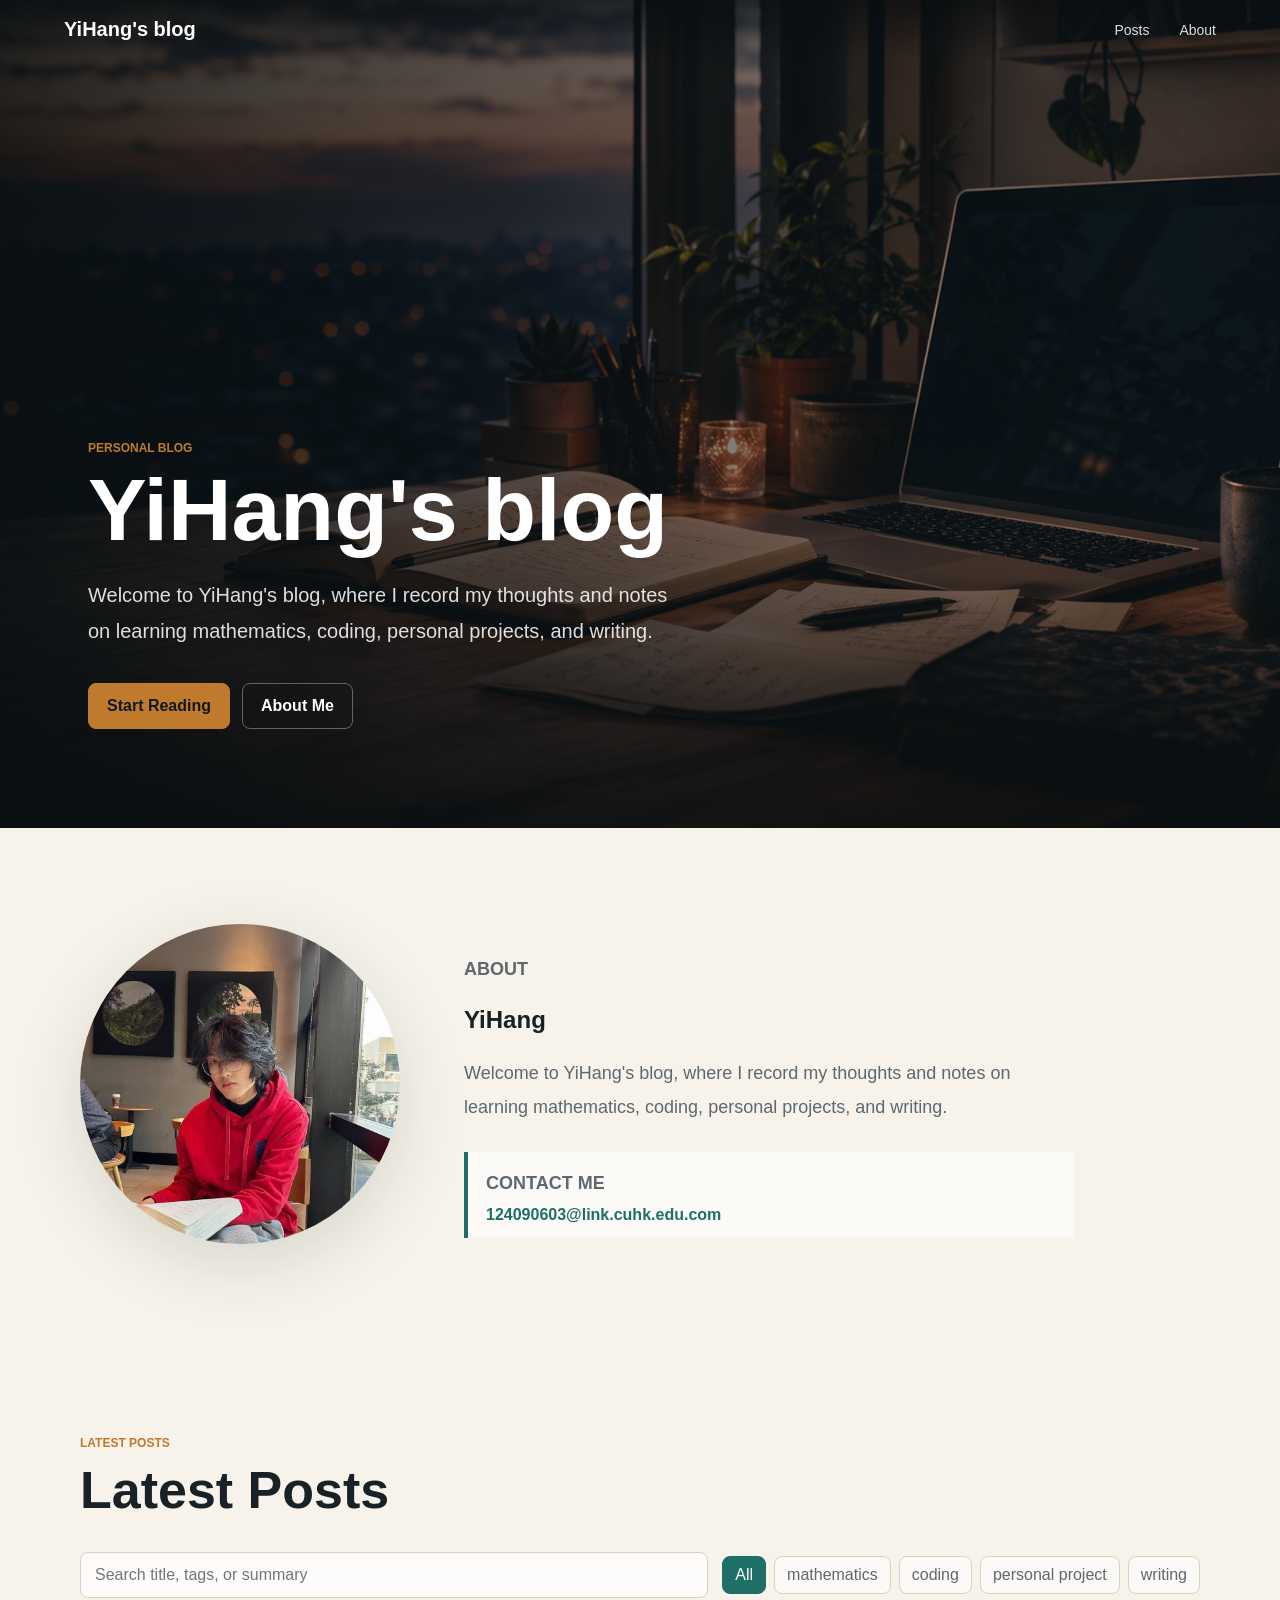
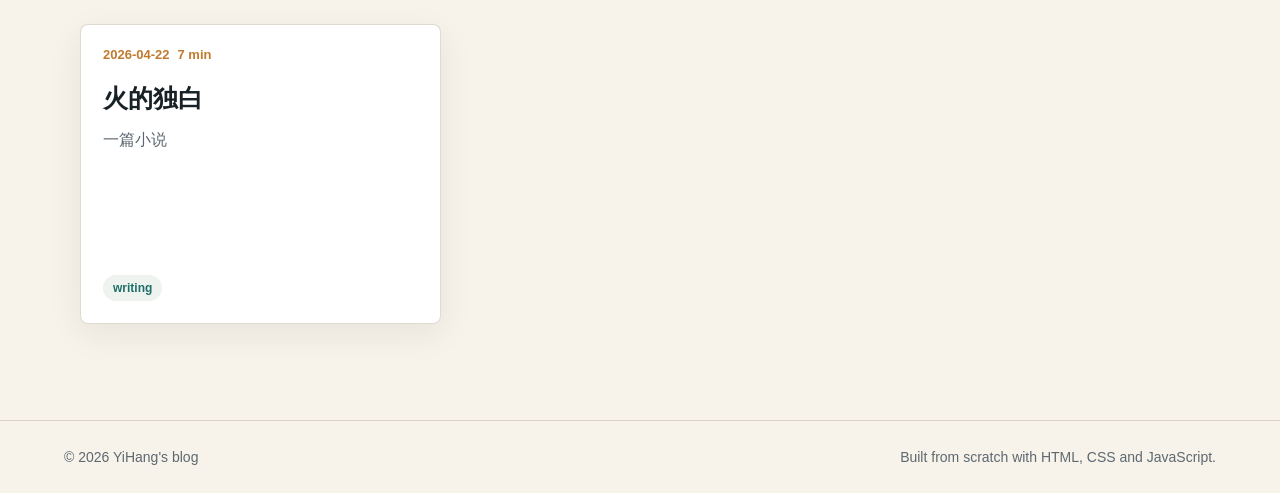
==== index.html @ ff976e0c "Add files via upload" ====
<!doctype html>
<html lang="en">
  <head>
    <meta charset="utf-8">
    <meta name="viewport" content="width=device-width, initial-scale=1">
    <title>YiHang's blog | Personal Blog</title>
    <meta name="description" content="Welcome to YiHang's blog, where I record my thoughts and notes on learning mathematics, coding, personal projects, and writing.">
    <link rel="stylesheet" href="styles.css">
  </head>
  <body>
    <header class="site-header">
      <a class="brand" href="#home" aria-label="Back to home">YiHang's blog</a>
      <nav class="nav" aria-label="Main navigation">
        <a href="#posts">Posts</a>
        <a href="#about">About</a>
      </nav>
    </header>

    <main id="home">
      <section class="hero" aria-label="Personal blog introduction">
        <img class="hero-image" src="assets/hero-workspace.png" alt="A writing desk by a window at dusk">
        <div class="hero-overlay"></div>
        <div class="hero-content">
          <p class="eyebrow">Personal Blog</p>
          <h1>YiHang's blog</h1>
          <p class="hero-copy">
            Welcome to YiHang's blog, where I record my thoughts and notes on learning mathematics, coding, personal projects, and writing.
          </p>
          <div class="hero-actions">
            <a class="button primary" href="#posts">Start Reading</a>
            <a class="button ghost" href="#about">About Me</a>
          </div>
        </div>
      </section>

      <section class="section intro-band" id="about">
        <figure class="profile-photo">
          <img src="assets/profile-yihang.jpg" alt="YiHang reading beside a window">
        </figure>
        <div class="about-copy">
          <p class="eyebrow">About</p>
          <h2>YiHang</h2>
          <p>
            Welcome to YiHang's blog, where I record my thoughts and notes on learning mathematics, coding, personal projects, and writing.
          </p>
          <div class="contact-card" aria-label="Contact me">
            <p class="contact-label">Contact me</p>
            <a href="mailto:124090603@link.cuhk.edu.com">124090603@link.cuhk.edu.com</a>
          </div>
        </div>
      </section>

      <section class="section posts-section" id="posts">
        <div class="section-heading">
          <p class="eyebrow">Latest Posts</p>
          <h2>Latest Posts</h2>
        </div>

        <div class="tools" aria-label="Post filtering tools">
          <label class="search">
            <span class="sr-only">Search posts</span>
            <input id="searchInput" type="search" placeholder="Search title, tags, or summary">
          </label>
          <div class="filters" id="tagFilters" aria-label="Filter by tag"></div>
        </div>

        <div class="post-grid" id="postGrid"></div>
      </section>

      <section class="section reader-section" id="reader" hidden>
        <button class="text-button" id="closeReader" type="button">← Back to posts</button>
        <article class="reader" id="readerContent"></article>
      </section>

    </main>

    <footer class="footer">
      <p>© 2026 YiHang's blog</p>
      <p>Built from scratch with HTML, CSS and JavaScript.</p>
    </footer>

    <script src="script.js"></script>
  </body>
</html>
---- styles.css ----
:root {
  color-scheme: light;
  --ink: #172126;
  --muted: #5d6870;
  --paper: #f7f3ea;
  --surface: #ffffff;
  --line: #d8d0c2;
  --teal: #1f6f69;
  --amber: #c07a2d;
  --clay: #9d5545;
  --shadow: 0 20px 70px rgba(23, 33, 38, 0.14);
}

* {
  box-sizing: border-box;
}

html {
  scroll-behavior: smooth;
}

body {
  margin: 0;
  background: var(--paper);
  color: var(--ink);
  font-family: "Segoe UI", "Microsoft YaHei", Arial, sans-serif;
  letter-spacing: 0;
}

a {
  color: inherit;
  text-decoration: none;
}

.site-header {
  position: fixed;
  top: 0;
  left: 0;
  z-index: 20;
  display: flex;
  width: 100%;
  align-items: center;
  justify-content: space-between;
  padding: 18px clamp(18px, 5vw, 64px);
  color: #fff;
  background: linear-gradient(to bottom, rgba(9, 14, 16, 0.72), rgba(9, 14, 16, 0));
}

.brand {
  font-size: 20px;
  font-weight: 750;
}

.nav {
  display: flex;
  gap: clamp(14px, 3vw, 30px);
  font-size: 14px;
}

.nav a {
  opacity: 0.86;
}

.nav a:hover {
  opacity: 1;
}

.hero {
  position: relative;
  min-height: 92vh;
  display: grid;
  align-items: end;
  overflow: hidden;
  background: #11191c;
}

.hero-image,
.hero-overlay {
  position: absolute;
  inset: 0;
  width: 100%;
  height: 100%;
}

.hero-image {
  object-fit: cover;
}

.hero-overlay {
  background:
    linear-gradient(90deg, rgba(9, 14, 16, 0.88) 0%, rgba(9, 14, 16, 0.62) 42%, rgba(9, 14, 16, 0.18) 100%),
    linear-gradient(0deg, rgba(9, 14, 16, 0.82) 0%, rgba(9, 14, 16, 0) 42%);
}

.hero-content {
  position: relative;
  z-index: 1;
  width: min(720px, calc(100% - 36px));
  margin: 0 0 clamp(56px, 11vh, 112px) clamp(18px, 7vw, 88px);
  color: #fff;
}

.eyebrow {
  margin: 0 0 12px;
  color: var(--amber);
  font-size: 12px;
  font-weight: 800;
  letter-spacing: 0;
  text-transform: uppercase;
}

h1,
h2,
h3,
p {
  overflow-wrap: anywhere;
}

h1 {
  margin: 0;
  max-width: 680px;
  font-size: clamp(42px, 8vw, 88px);
  line-height: 0.98;
  letter-spacing: 0;
}

.hero-copy {
  max-width: 580px;
  margin: 24px 0 0;
  color: rgba(255, 255, 255, 0.86);
  font-size: clamp(16px, 2.1vw, 20px);
  line-height: 1.8;
}

.hero-actions {
  display: flex;
  flex-wrap: wrap;
  gap: 12px;
  margin-top: 34px;
}

.button {
  display: inline-flex;
  min-height: 46px;
  align-items: center;
  justify-content: center;
  border: 1px solid rgba(255, 255, 255, 0.34);
  border-radius: 8px;
  padding: 0 18px;
  font-weight: 700;
}

.button.primary {
  border-color: var(--amber);
  background: var(--amber);
  color: #11191c;
}

.button.ghost {
  color: #fff;
  backdrop-filter: blur(8px);
}

.section {
  width: min(1120px, calc(100% - 36px));
  margin: 0 auto;
  padding: clamp(58px, 9vw, 96px) 0;
}

.intro-band {
  display: grid;
  grid-template-columns: minmax(220px, 320px) minmax(280px, 1fr);
  gap: clamp(28px, 5vw, 72px);
  align-items: center;
}

.profile-photo {
  margin: 0;
  width: min(320px, 72vw);
  justify-self: center;
}

.profile-photo img {
  display: block;
  width: 100%;
  aspect-ratio: 1;
  object-fit: cover;
  object-position: 46% 48%;
  border-radius: 50%;
  box-shadow: var(--shadow);
}

.about-copy {
  max-width: 610px;
}

.section-heading h2 {
  margin: 0;
  font-size: clamp(30px, 5vw, 52px);
  line-height: 1.08;
}

.about-copy p,
.notes-section p {
  margin: 0;
  color: var(--muted);
  font-size: 18px;
  line-height: 1.9;
}

.about-copy p {
  margin-top: 22px;
}

.contact-card {
  margin-top: 28px;
  border-left: 4px solid var(--teal);
  padding: 14px 18px;
  background: rgba(255, 255, 255, 0.62);
}

.contact-card p {
  margin: 0 0 6px;
}

.contact-label {
  color: var(--amber);
  font-size: 12px;
  font-weight: 800;
  text-transform: uppercase;
}

.contact-card a {
  color: var(--teal);
  font-weight: 800;
  overflow-wrap: anywhere;
}

.tools {
  display: flex;
  flex-wrap: wrap;
  gap: 14px;
  align-items: center;
  justify-content: space-between;
  margin: 34px 0 26px;
}

.search {
  flex: 1 1 270px;
}

.search input {
  width: 100%;
  min-height: 46px;
  border: 1px solid var(--line);
  border-radius: 8px;
  padding: 0 14px;
  background: rgba(255, 255, 255, 0.78);
  color: var(--ink);
  font: inherit;
}

.filters {
  display: flex;
  flex-wrap: wrap;
  gap: 8px;
}

.filter-button {
  min-height: 38px;
  border: 1px solid var(--line);
  border-radius: 8px;
  padding: 0 12px;
  background: rgba(255, 255, 255, 0.58);
  color: var(--muted);
  cursor: pointer;
  font: inherit;
}

.filter-button.active {
  border-color: var(--teal);
  background: var(--teal);
  color: #fff;
}

.post-grid {
  display: grid;
  grid-template-columns: repeat(3, minmax(0, 1fr));
  gap: 18px;
}

.post-card {
  display: flex;
  min-height: 300px;
  flex-direction: column;
  justify-content: space-between;
  border: 1px solid rgba(216, 208, 194, 0.78);
  border-radius: 8px;
  padding: 22px;
  background: var(--surface);
  box-shadow: 0 10px 35px rgba(23, 33, 38, 0.07);
  cursor: pointer;
  transition: transform 180ms ease, box-shadow 180ms ease;
}

.post-card:hover,
.post-card:focus-visible {
  transform: translateY(-4px);
  box-shadow: var(--shadow);
  outline: none;
}

.post-meta {
  display: flex;
  flex-wrap: wrap;
  gap: 8px;
  color: var(--amber);
  font-size: 13px;
  font-weight: 750;
}

.post-card h3 {
  margin: 22px 0 12px;
  font-size: 25px;
  line-height: 1.18;
}

.post-card p {
  margin: 0;
  color: var(--muted);
  line-height: 1.75;
}

.tag-row {
  display: flex;
  flex-wrap: wrap;
  gap: 8px;
  margin-top: 22px;
}

.tag {
  border-radius: 999px;
  padding: 6px 10px;
  background: #eef3ef;
  color: var(--teal);
  font-size: 12px;
  font-weight: 800;
}

.reader-section {
  padding-top: 20px;
}

.text-button {
  border: 0;
  padding: 0;
  background: transparent;
  color: var(--teal);
  cursor: pointer;
  font: inherit;
  font-weight: 800;
}

.reader {
  width: min(760px, 100%);
  margin-top: 28px;
}

.reader h2 {
  margin: 10px 0 18px;
  font-size: clamp(34px, 6vw, 58px);
  line-height: 1.06;
}

.reader .post-meta {
  color: var(--amber);
}

.reader p {
  color: #2e3a40;
  font-size: 18px;
  line-height: 1.95;
}

.post-image {
  width: min(520px, 100%);
  margin: 34px auto;
}

.post-image img {
  display: block;
  width: 100%;
  border-radius: 8px;
  box-shadow: var(--shadow);
}

.post-image figcaption {
  margin-top: 10px;
  color: var(--muted);
  font-size: 14px;
  line-height: 1.5;
}

.note-list {
  display: grid;
  grid-template-columns: repeat(3, minmax(0, 1fr));
  gap: 14px;
  margin-top: 30px;
}

.note-list p {
  border-left: 4px solid var(--clay);
  padding: 14px 18px;
  background: rgba(255, 255, 255, 0.58);
}

.empty {
  grid-column: 1 / -1;
  color: var(--muted);
  padding: 28px 0;
}

.footer {
  display: flex;
  flex-wrap: wrap;
  gap: 12px;
  justify-content: space-between;
  border-top: 1px solid var(--line);
  padding: 28px clamp(18px, 5vw, 64px);
  color: var(--muted);
  font-size: 14px;
}

.footer p {
  margin: 0;
}

.sr-only {
  position: absolute;
  width: 1px;
  height: 1px;
  padding: 0;
  overflow: hidden;
  clip: rect(0, 0, 0, 0);
  white-space: nowrap;
  border: 0;
}

@media (max-width: 820px) {
  .site-header {
    align-items: flex-start;
  }

  .hero {
    min-height: 88vh;
  }

  .hero-content {
    margin-left: 18px;
  }

  .intro-band,
  .post-grid,
  .note-list {
    grid-template-columns: 1fr;
  }

  .post-card {
    min-height: 240px;
  }
}

@media (max-width: 520px) {
  .site-header {
    padding: 14px 18px;
  }

  .brand {
    font-size: 18px;
  }

  .nav {
    gap: 12px;
  }

  .hero-overlay {
    background:
      linear-gradient(90deg, rgba(9, 14, 16, 0.92), rgba(9, 14, 16, 0.52)),
      linear-gradient(0deg, rgba(9, 14, 16, 0.88), rgba(9, 14, 16, 0.08));
  }

  .button {
    flex: 1 1 140px;
  }
}
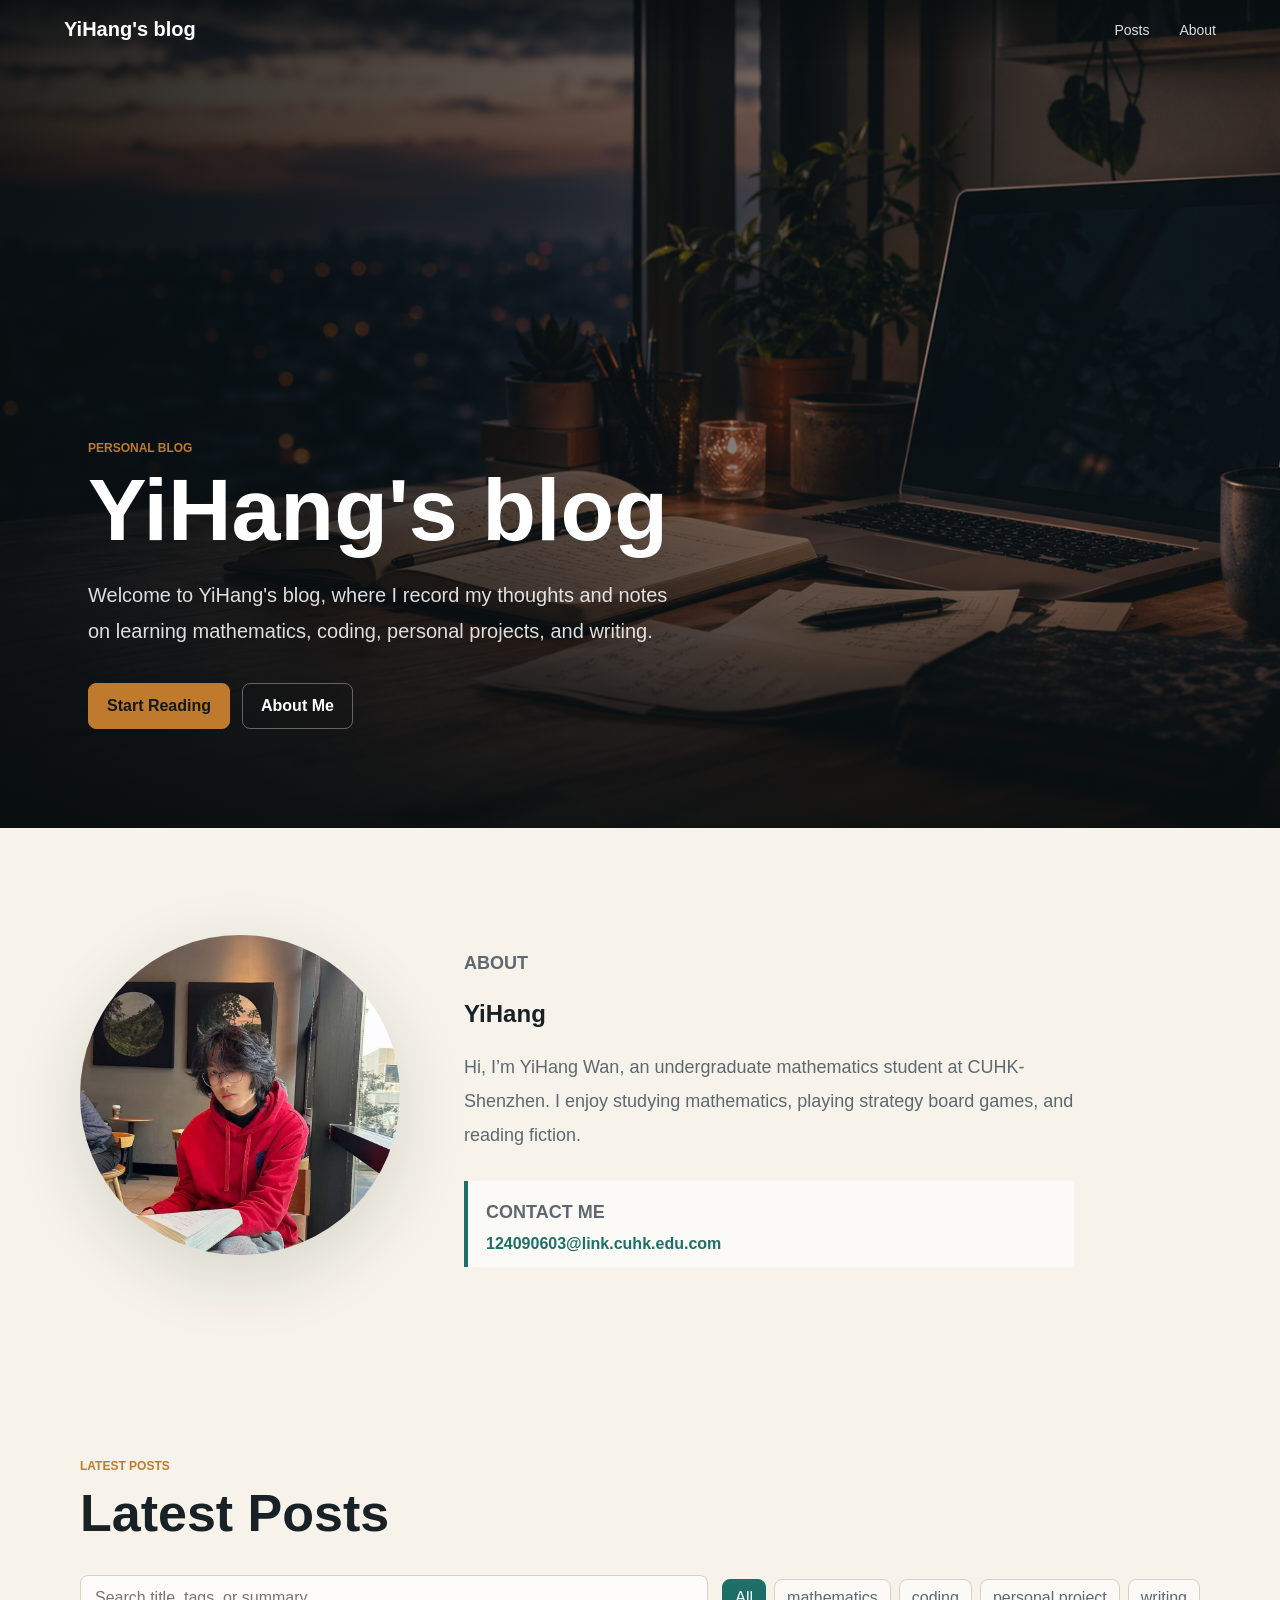
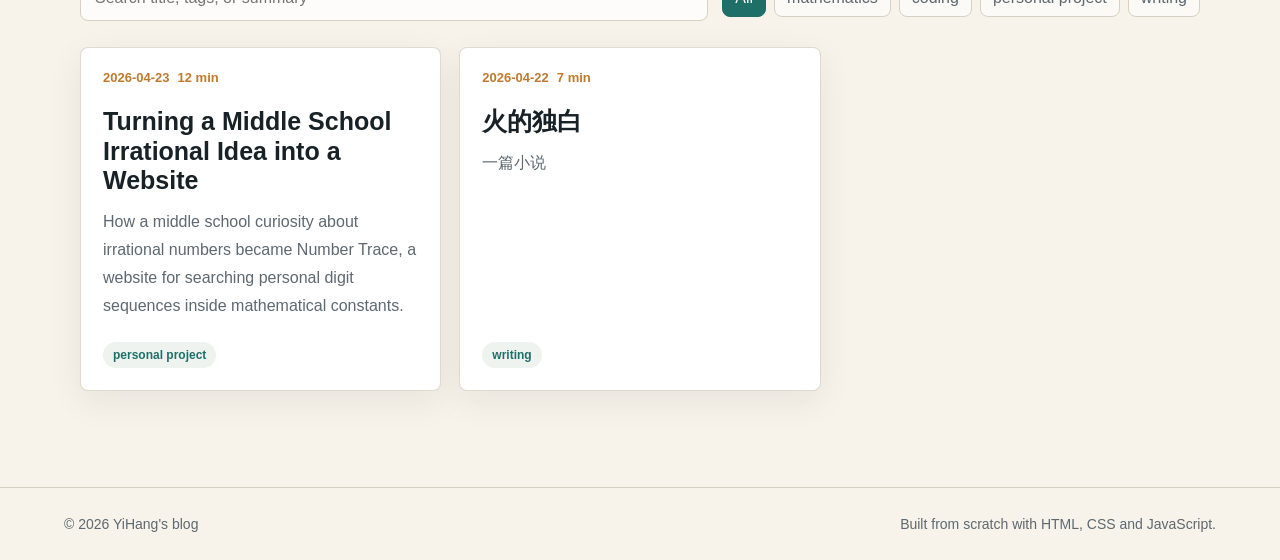
==== commit 4f4e782d: "Update about me copy" ====
--- a/index.html
+++ b/index.html
@@ -41,7 +41,7 @@
           <p class="eyebrow">About</p>
           <h2>YiHang</h2>
           <p>
-            Welcome to YiHang's blog, where I record my thoughts and notes on learning mathematics, coding, personal projects, and writing.
+            Hi, I’m YiHang Wan, an undergraduate mathematics student at CUHK-Shenzhen. I enjoy studying mathematics, playing strategy board games, and reading fiction.
           </p>
           <div class="contact-card" aria-label="Contact me">
             <p class="contact-label">Contact me</p>
--- a/styles.css
+++ b/styles.css
@@ -401,6 +401,30 @@
   line-height: 1.5;
 }
 
+.post-links {
+  display: flex;
+  flex-wrap: wrap;
+  gap: 10px;
+  margin: 24px 0 30px;
+}
+
+.post-links a {
+  display: inline-flex;
+  min-height: 42px;
+  align-items: center;
+  justify-content: center;
+  border: 1px solid var(--teal);
+  border-radius: 8px;
+  padding: 0 14px;
+  color: var(--teal);
+  font-weight: 800;
+}
+
+.post-links a:hover {
+  background: var(--teal);
+  color: #fff;
+}
+
 .note-list {
   display: grid;
   grid-template-columns: repeat(3, minmax(0, 1fr));
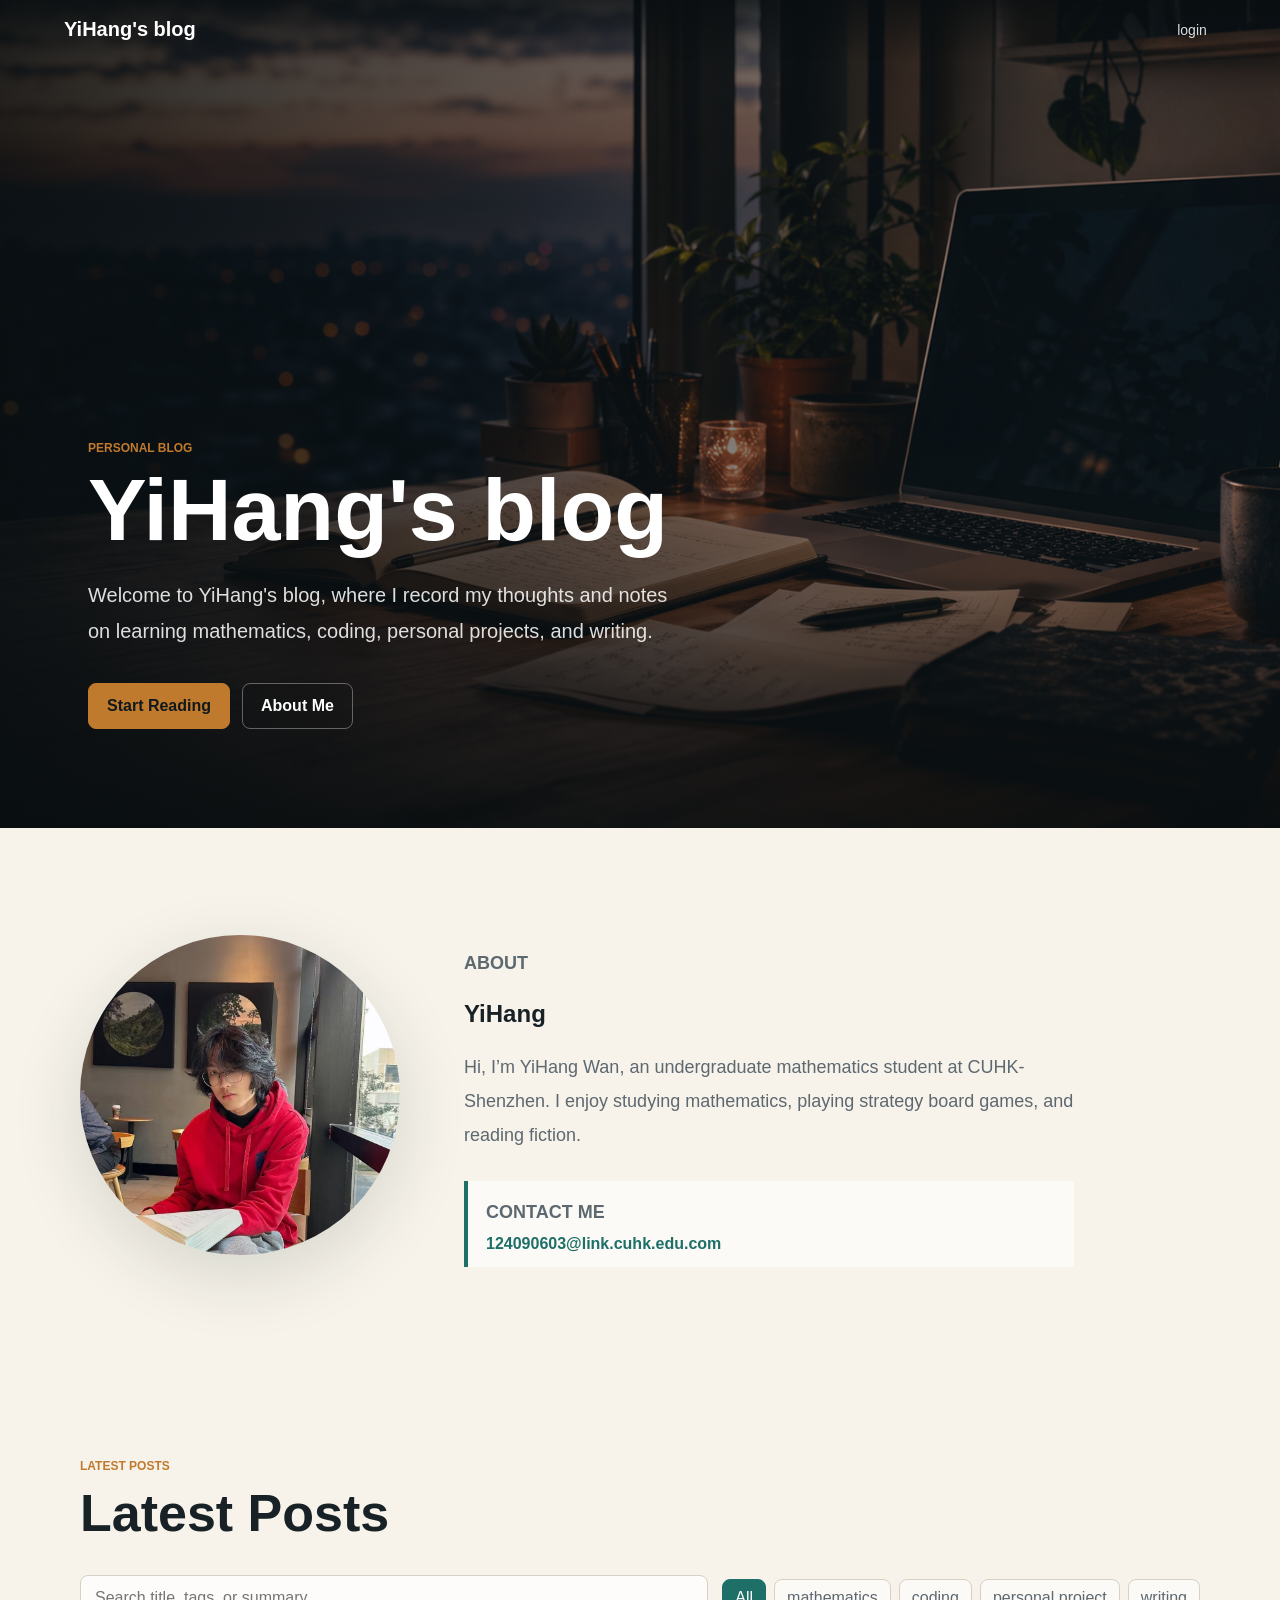
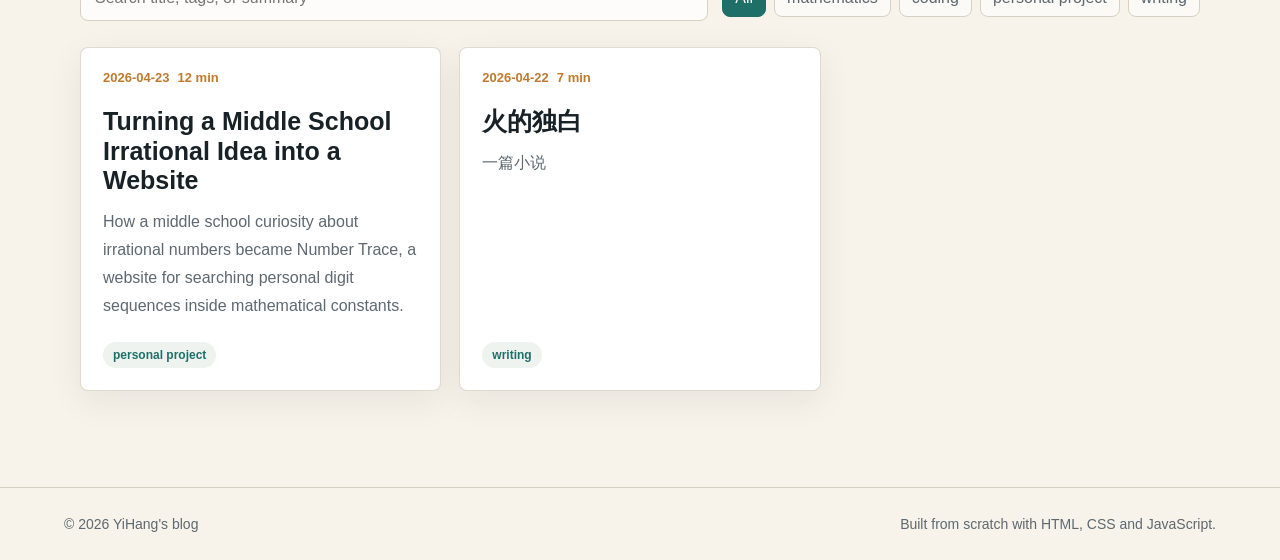
==== commit 4d48294b: "Add Mars landing photo menu" ====
--- a/index.html
+++ b/index.html
@@ -11,8 +11,7 @@
     <header class="site-header">
       <a class="brand" href="#home" aria-label="Back to home">YiHang's blog</a>
       <nav class="nav" aria-label="Main navigation">
-        <a href="#posts">Posts</a>
-        <a href="#about">About</a>
+        <button class="nav-login" id="marsLoginTrigger" type="button" aria-label="Mars landing access">login</button>
       </nav>
     </header>
 
@@ -79,6 +78,24 @@
       <p>Built from scratch with HTML, CSS and JavaScript.</p>
     </footer>
 
+    <script>
+      const marsLoginTrigger = document.querySelector("#marsLoginTrigger");
+      const marsLoginStates = ["login", "登录", "登陆"];
+      let marsLoginIndex = 0;
+
+      marsLoginTrigger.addEventListener("click", () => {
+        marsLoginIndex += 1;
+
+        if (marsLoginIndex >= marsLoginStates.length) {
+          window.location.href = "mars-landing.html";
+          return;
+        }
+
+        marsLoginTrigger.textContent = marsLoginStates[marsLoginIndex];
+        marsLoginTrigger.classList.add("nav-login-flash");
+        window.setTimeout(() => marsLoginTrigger.classList.remove("nav-login-flash"), 220);
+      });
+    </script>
     <script src="script.js"></script>
   </body>
 </html>
--- a/styles.css
+++ b/styles.css
@@ -53,16 +53,37 @@
 
 .nav {
   display: flex;
+  align-items: center;
   gap: clamp(14px, 3vw, 30px);
   font-size: 14px;
 }
 
-.nav a {
+.nav a,
+.nav-login {
   opacity: 0.86;
 }
 
-.nav a:hover {
+.nav a:hover,
+.nav-login:hover {
   opacity: 1;
+}
+
+.nav-login {
+  min-width: 48px;
+  border: 0;
+  padding: 0;
+  background: transparent;
+  color: inherit;
+  cursor: pointer;
+  font: inherit;
+  letter-spacing: 0;
+  text-align: center;
+  transition: opacity 160ms ease, transform 160ms ease, color 160ms ease;
+}
+
+.nav-login-flash {
+  color: var(--amber);
+  transform: translateY(-1px);
 }
 
 .hero {
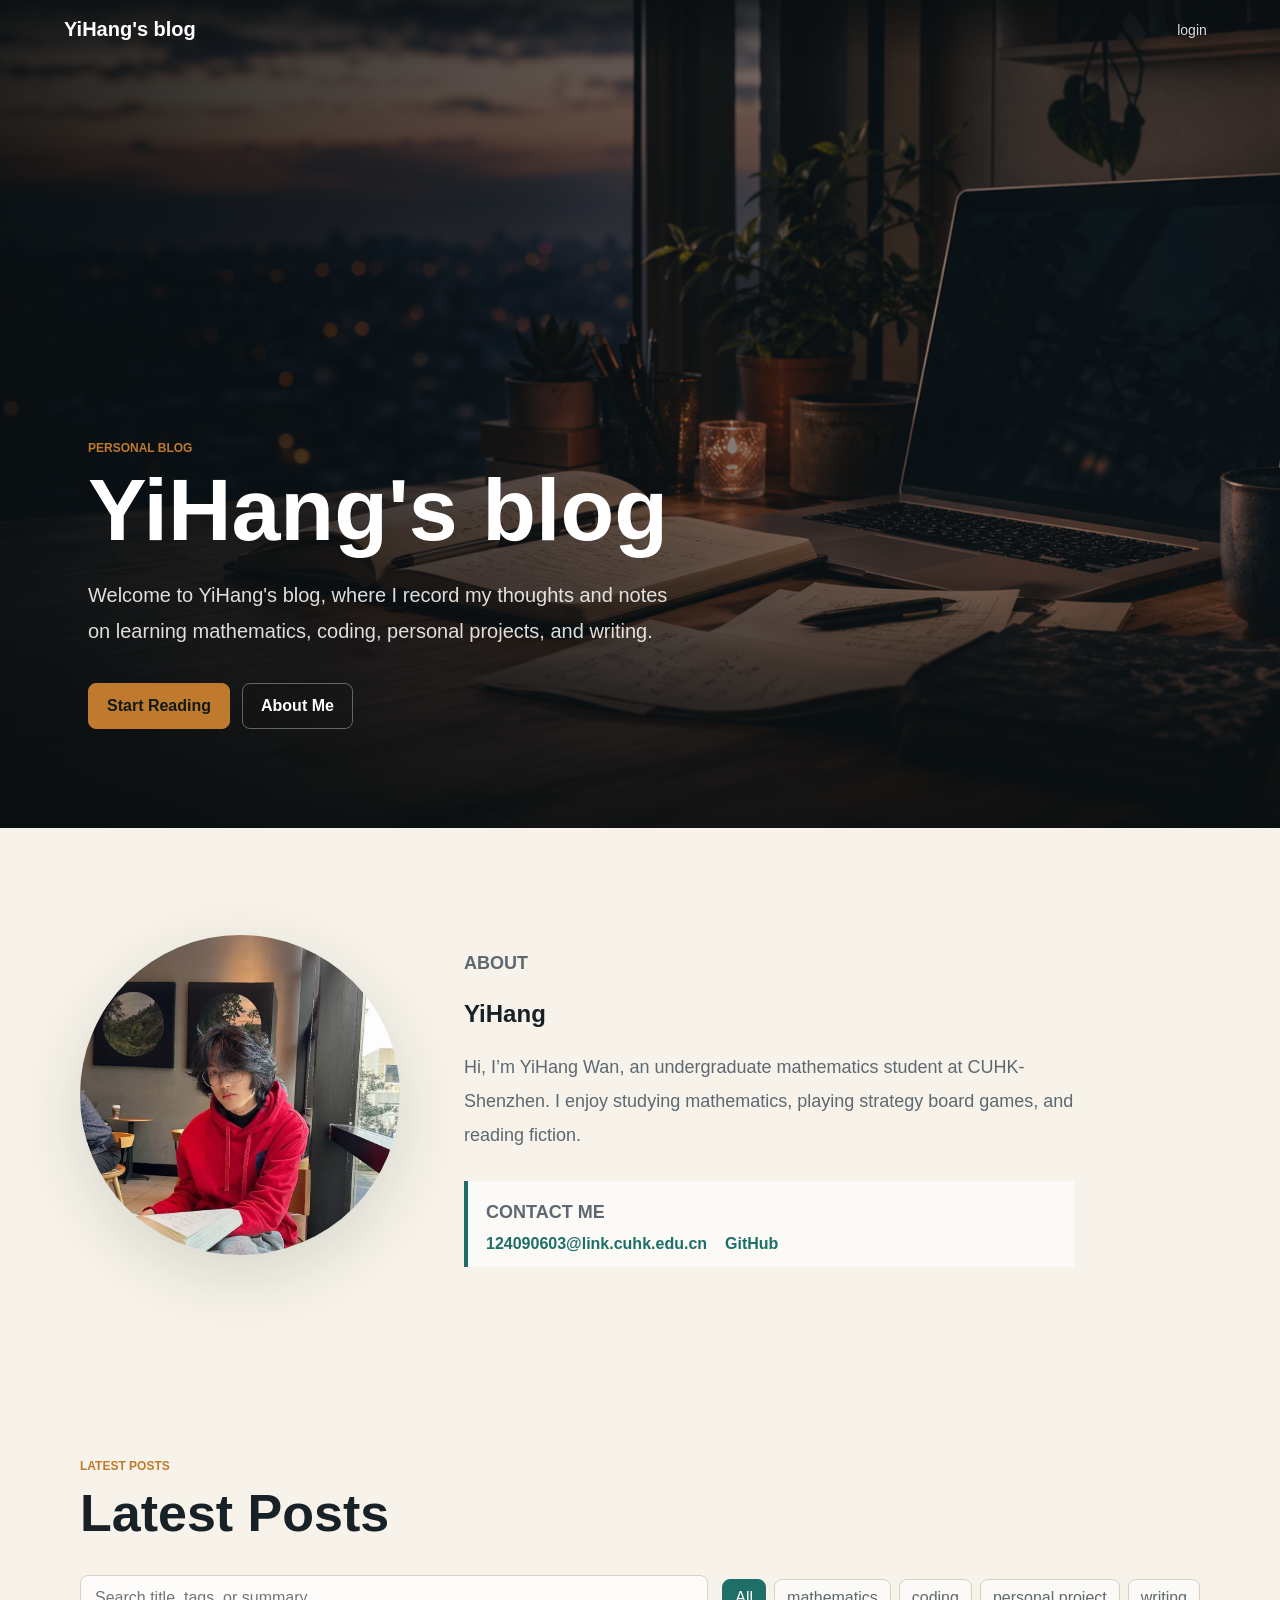
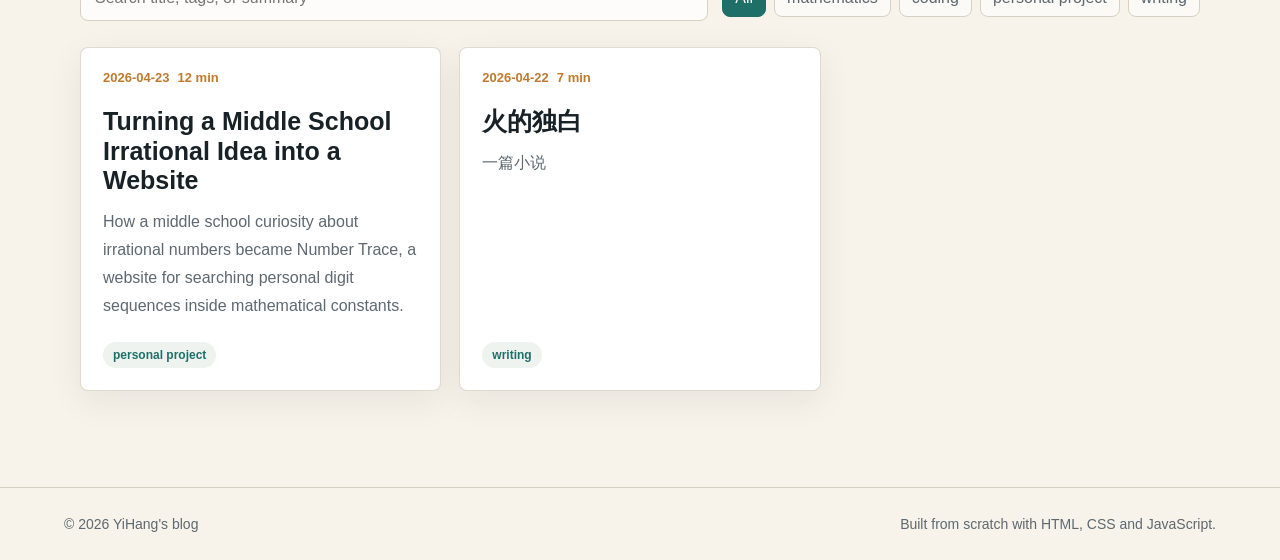
==== commit d1a2a428: "Update contact links" ====
--- a/index.html
+++ b/index.html
@@ -44,7 +44,10 @@
           </p>
           <div class="contact-card" aria-label="Contact me">
             <p class="contact-label">Contact me</p>
-            <a href="mailto:124090603@link.cuhk.edu.com">124090603@link.cuhk.edu.com</a>
+            <div class="contact-links">
+              <a href="mailto:124090603@link.cuhk.edu.cn">124090603@link.cuhk.edu.cn</a>
+              <a href="https://github.com/yihangwan330-maker" target="_blank" rel="noreferrer">GitHub</a>
+            </div>
           </div>
         </div>
       </section>
--- a/styles.css
+++ b/styles.css
@@ -257,6 +257,12 @@
   overflow-wrap: anywhere;
 }
 
+.contact-links {
+  display: flex;
+  flex-wrap: wrap;
+  gap: 10px 18px;
+}
+
 .tools {
   display: flex;
   flex-wrap: wrap;
